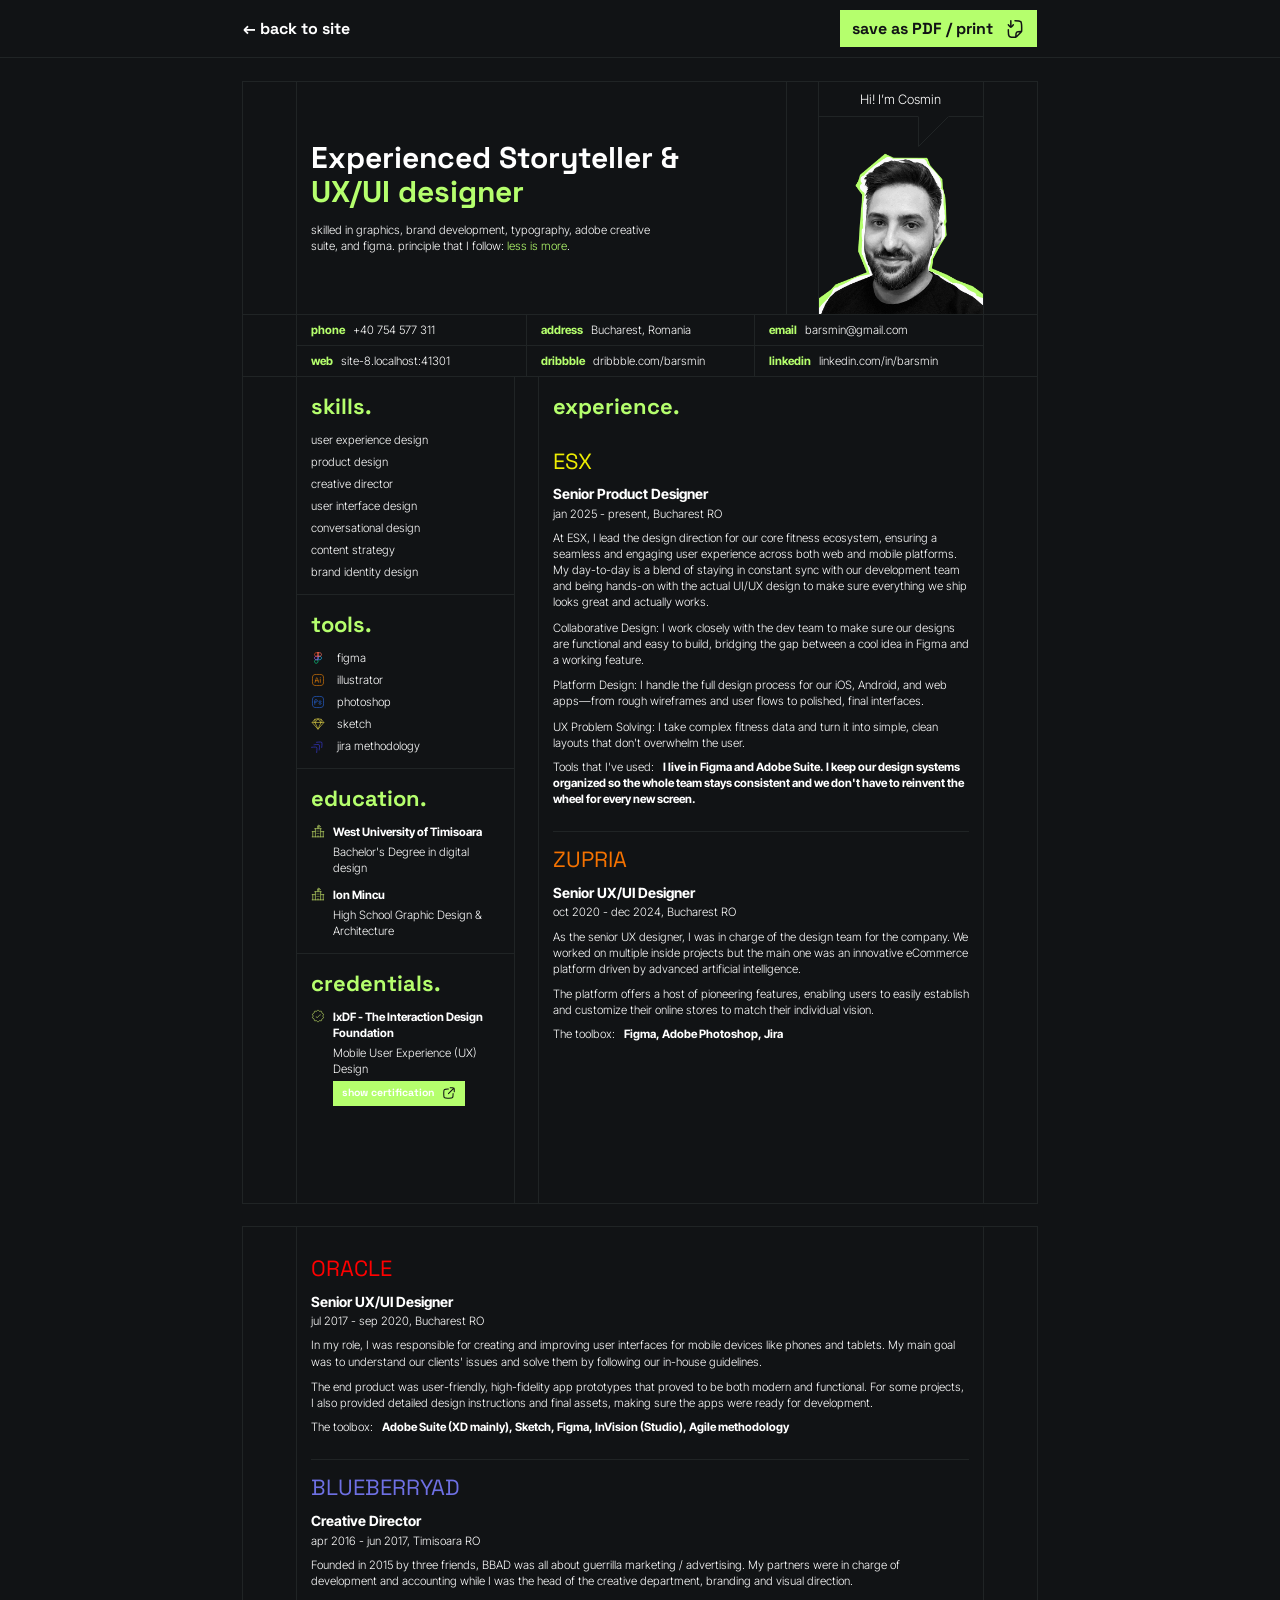
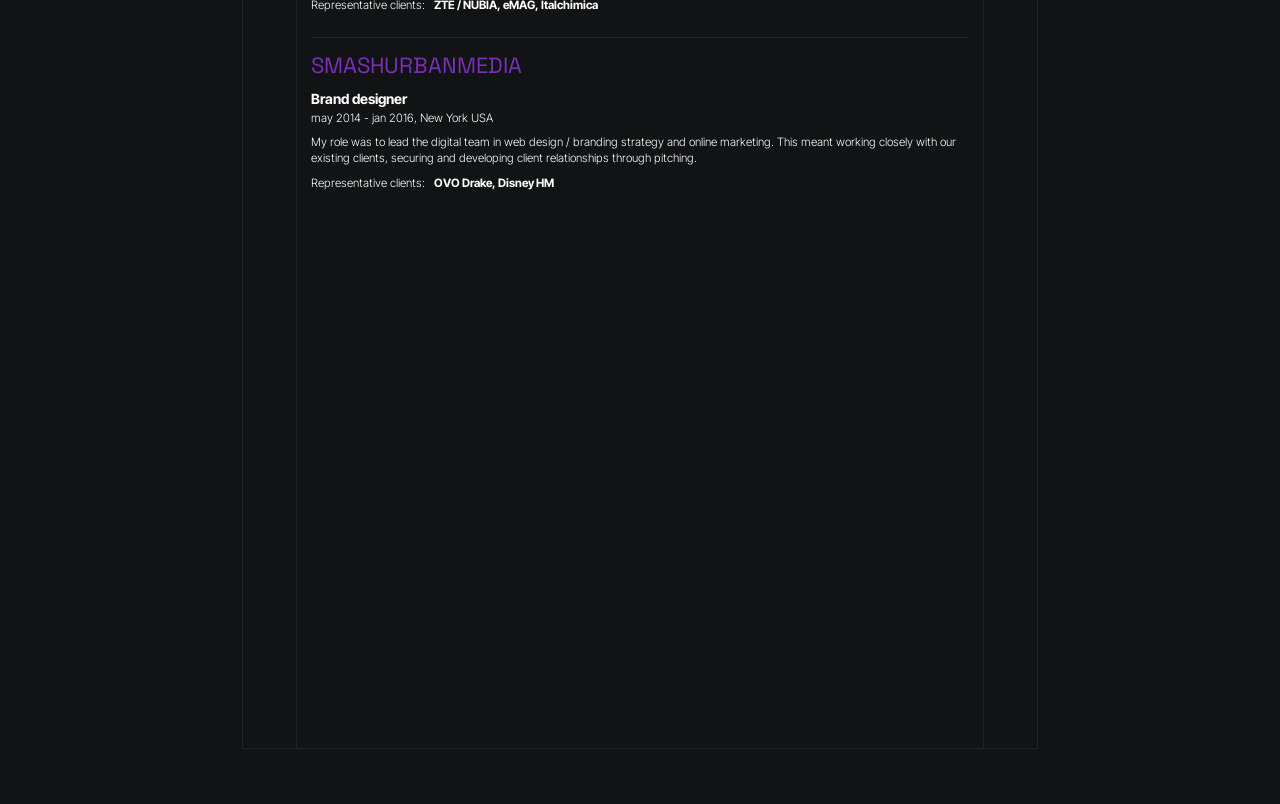
==== cv.html @ 0eedd9b7 "Add printable CV built from the site; real Dribbble/LinkedIn links; copy fixes - cv.html + js/cv.js " ====
<!DOCTYPE html>
<html lang="en" class="cv">
<head>
  <meta charset="utf-8">
  <meta name="viewport" content="width=device-width, initial-scale=1">

  <!-- The title becomes the default file name when the CV is saved as a PDF -->
  <title>Cosmin — CV</title>
  <meta name="description" content="Curriculum vitae of Cosmin (barsmin), senior product designer and UX/UI designer.">
  <meta name="robots" content="noindex">   <!-- keeps the phone number out of search results -->
  <meta name="theme-color" content="#111315">
  <meta name="color-scheme" content="dark">

  <link rel="icon" href="favicon.svg" type="image/svg+xml">
  <link rel="apple-touch-icon" href="apple-touch-icon.png">

  <link rel="preconnect" href="https://fonts.googleapis.com">
  <link rel="preconnect" href="https://fonts.gstatic.com" crossorigin>
  <link rel="stylesheet" href="https://fonts.googleapis.com/css2?family=Inter+Tight:wght@300;700&family=Space+Grotesk:wght@400;700&display=swap">

  <link rel="stylesheet" href="css/styles.css">
  <link rel="stylesheet" href="css/cv.css">
</head>

<body>
  <!-- Screen only: hidden when printing -->
  <div class="cv-bar">
    <a class="cv-bar__back" href="index.html">← back to site</a>
    <button class="btn" type="button" data-print>
      save as PDF / print
      <img src="assets/icons/download.svg" alt="" width="20" height="20">
    </button>
  </div>

  <!-- js/cv.js builds the CV pages here from the content of index.html -->
  <main id="sheets" class="cv-sheets">
    <p class="cv-message">Preparing your CV…</p>
    <noscript><p class="cv-message">The CV is built from the site with JavaScript. Please turn it on, or go <a href="index.html">back to the site</a>.</p></noscript>
  </main>

  <script src="js/cv.js" defer></script>
</body>
</html>
---- css/styles.css ----
/* ==========================================================================
   barsmin — portfolio
   --------------------------------------------------------------------------
   Layout system (taken from the Figma frames)
     Desktop  ≥ 1200px : 8 columns · 80px margins · 24px gutters (max 1440px)
     Tablet   900–1199 : 6 columns · up to 80px margins · 24px gutters
     Mobile   < 900px  : single stacked column on a 2-column grid
   ========================================================================== */


/* 1. Design tokens
   ========================================================================== */
:root {
  /* Colour — Figma "Color pallete" */
  --c-dark: #111315;          /* Main dark: page background          */
  --c-line: #202425;          /* Hairlines, active nav tab           */
  --c-accent: #161b1c;        /* Main accent: hover surfaces         */
  --c-lime: #b5ff6d;          /* Selective accent                    */
  --c-white: #ffffff;

  /* Employer colours used on the experience titles */
  --brand-esx: #eded02;
  --brand-zupria: #f57200;
  --brand-oracle: #ff0000;
  --brand-blueberryad: #6e70e3;
  --brand-smash: #7d2fb8;

  /* Type */
  --font-display: "Space Grotesk", "Helvetica Neue", Arial, sans-serif;
  --font-text: "Inter Tight", "Helvetica Neue", Arial, sans-serif;

  --fs-heading: 40px;
  --fs-company: 40px;
  --fs-role: 24px;
  --fs-body: 20px;
  --fs-btn: 16px;
  --lh: normal;               /* Figma uses "auto" line-height; raise to ~1.4 for easier reading */

  /* Grid */
  --cols: 8;
  --gutter: 24px;
  --margin: 80px;
  --max: 1440px;
  --pad: 24px;                /* inner padding of every bordered block */
  --ease: cubic-bezier(.2, .65, .2, 1);   /* soft landing, used by every animation */
}


/* 2. Base
   ========================================================================== */
*,
*::before,
*::after { box-sizing: border-box; }

html {
  background: var(--c-dark);
  scroll-behavior: smooth;
  -webkit-text-size-adjust: 100%;
          text-size-adjust: 100%;
}

body {
  margin: 0;
  background: var(--c-dark);
  color: var(--c-white);
  font-family: var(--font-text);
  font-size: var(--fs-body);
  font-weight: 300;
  line-height: var(--lh);
  overflow-x: clip;
  cursor: default;                              /* plain arrow everywhere, never the text cursor… */
  -webkit-font-smoothing: antialiased;
  -moz-osx-font-smoothing: grayscale;
}

h1, h2, h3, p, ul, figure { margin: 0; }
ul { padding: 0; list-style: none; }
a { color: inherit; text-decoration: none; cursor: pointer; }   /* …except on links and buttons: the hand */
img { display: block; max-width: 100%; }
strong { font-weight: 700; }

:focus-visible {
  outline: 2px solid var(--c-lime);
  outline-offset: 2px;
}

.accent { color: var(--c-lime); }

.visually-hidden {
  position: absolute;
  width: 1px;
  height: 1px;
  margin: -1px;
  overflow: hidden;
  clip-path: inset(50%);
  white-space: nowrap;
}

.skip-link {
  position: absolute;
  left: 16px;
  top: -100px;
  z-index: 2000;
  padding: 8px 12px;
  background: var(--c-lime);
  color: var(--c-dark);
  font: 700 var(--fs-btn) / var(--lh) var(--font-display);
}
.skip-link:focus { top: 16px; }


/* 3. Layout primitives
   ========================================================================== */
.container {
  width: 100%;
  max-width: var(--max);
  margin-inline: auto;
  padding-inline: var(--margin);
}

.grid {
  display: grid;
  grid-template-columns: repeat(var(--cols), minmax(0, 1fr));
  column-gap: var(--gutter);
}

/* Empty bordered column: the vertical guide lines from the design */
.col-line { border-inline: 1px solid var(--c-line); }


/* 4. Buttons
   ========================================================================== */
.btn {
  display: inline-flex;
  align-items: center;
  justify-content: center;
  gap: 12px;
  align-self: flex-start;
  max-width: 100%;
  padding: 8px 12px;
  background: var(--c-lime);
  color: var(--c-dark);
  font: 700 var(--fs-btn) / var(--lh) var(--font-display);
}
.btn img { flex: none; }


/* 5. Header
   ========================================================================== */
.site-header { height: 62px; }

.site-header .container {
  height: 100%;
  display: flex;
  align-items: center;
  justify-content: space-between;
}

.logo picture { display: block; }
.logo img { display: block; width: 88px; height: 20px; }

.nav { display: flex; gap: 24px; }

.nav a {
  padding: 8px 12px;
  background: var(--c-dark);
  font: 700 var(--fs-btn) / var(--lh) var(--font-display);
  transition: background-color .15s ease;
}
.nav a:hover { background: var(--c-accent); }
.nav a[aria-current="page"] { background: var(--c-line); }


/* 6. Hero
   ========================================================================== */
.hero { border-block: 1px solid var(--c-line); }

.hero__grid { min-height: 398px; }

.hero__text {
  grid-column: 1 / span 4;
  display: flex;
  flex-direction: column;
  justify-content: center;
  gap: 24px;
  padding-inline: var(--pad);
  border-inline: 1px solid var(--c-line);
}

.hero__title {
  font: 700 var(--fs-heading) / var(--lh) var(--font-display);
}
.hero__title > span { display: block; }

/* Typewriter line: main.js types and erases the phrases; the cursor blinks while idle */
.hero__title > .typed { display: grid; }       /* every phrase shares one grid cell, so the height never jumps */
.typed__live,
.typed__sizer { grid-area: 1 / 1; }
.typed__sizer { visibility: hidden; pointer-events: none; }   /* invisible copies that reserve the space */

.caret { animation: blink 1s steps(1) infinite; }
.caret.is-typing { animation: none; }          /* solid while writing or erasing */
@keyframes blink { 50% { opacity: 0; } }

.hero__col-a { grid-column: 5; }
.hero__col-b { grid-column: 8; }
.hero__col-c { grid-column: 6 / span 2; }     /* used by projects.html */

/* Profile card: "Hi! I'm Cosmin" speech bubble + photo */
.hero__card {
  grid-column: 6 / span 2;
  display: flex;
  flex-direction: column;
  justify-content: flex-end;
  border-inline: 1px solid var(--c-line);
}

.hero__hello {
  flex: 1;
  min-height: 62px;
  display: flex;
  align-items: center;
  justify-content: center;
  font-size: 20px;
}

/* The line under the bubble runs across the card, dips into a notch (down, then back up
   to the right) and carries on, exactly like the Figma vector. */
.hero__tail {
  position: relative;
  flex: none;
  height: 30px;
  background: linear-gradient(var(--c-line), var(--c-line)) right top / 34px 1px no-repeat;   /* line after the notch */
}
.hero__tail::before {                          /* line before the notch */
  content: "";
  position: absolute;
  top: 0;
  left: 0;
  right: 65px;
  height: 1px;
  background: var(--c-line);
}
.hero__tail::after {                           /* the notch itself */
  content: "";
  position: absolute;
  top: 0;
  right: 34px;
  width: 31px;
  height: 31px;
  background: url("../assets/icons/bubble-tail.svg") no-repeat;
}

.hero__photo {
  width: 100%;
  height: auto;                                /* let aspect-ratio drive the height, not the HTML attribute */
  aspect-ratio: 300 / 306;
  object-fit: cover;
  object-position: center bottom;
}


/* 7. Sidebar cards (skills, tools, education, credentials)
   ========================================================================== */
.sidebar {
  grid-column: 1 / span 2;
  display: flex;
  flex-direction: column;
}

.card {
  display: flex;
  flex-direction: column;
  gap: 24px;
  padding: var(--pad);
  border-inline: 1px solid var(--c-line);
  border-top: 1px solid var(--c-line);
}
.card:first-child { border-top: 0; }
.card:last-child { flex: 1; }                  /* keeps the column lines running to the bottom */

.heading {
  color: var(--c-lime);
  font: 700 var(--fs-heading) / var(--lh) var(--font-display);
}

.list { display: flex; flex-direction: column; gap: 16px; }

.list--tools li {
  display: flex;
  align-items: center;
  gap: 12px;
}
.list--tools img { flex: none; }
.list--tools span { white-space: nowrap; }
.list--skills span { display: inline-block; }   /* lets the hover slide work, like on the tools */

.list--items { gap: 24px; }

.item {
  display: flex;
  align-items: flex-start;
  gap: 12px;
}
.item > img { flex: none; }

.item__body {
  flex: 1;
  min-width: 0;
  display: flex;
  flex-direction: column;
  gap: 12px;
  overflow-wrap: break-word;
}
.item__title { font-weight: 700; }

/* A narrow sidebar (laptops < ~1350px) lets the button label wrap instead of overflowing */
.item .btn { text-align: left; }

.spacer { grid-column: 3 / span 2; }


/* 8. Experience
   ========================================================================== */
.experience {
  --job-pad: 12px;                /* resting space above and below a job's text */
  --job-open: 36px;               /* extra space the hovered job gets on each side (see 12b) */
  --jobs: 5;                      /* number of jobs; main.js keeps this in sync */
  grid-column: 5 / span 4;
  display: flex;
  flex-direction: column;
  gap: 24px;
  padding: var(--pad);
  border-inline: 1px solid var(--c-line);
}

.job {
  display: flex;
  flex-direction: column;
  gap: 24px;
  padding-block: var(--job-pad);
  border-top: 1px solid var(--c-line);
}
.job:first-of-type { border-top: 0; }           /* the lines separate the jobs; none above the first */

.job__company {
  font: 400 var(--fs-company) / var(--lh) var(--font-display);
  overflow-wrap: anywhere;
}
.job--esx .job__company        { color: var(--brand-esx); }
.job--zupria .job__company     { color: var(--brand-zupria); }
.job--oracle .job__company     { color: var(--brand-oracle); }
.job--blueberryad .job__company{ color: var(--brand-blueberryad); }
.job--smash .job__company      { color: var(--brand-smash); }

.job__head { display: flex; flex-direction: column; gap: 6px; }
.job__role { font-size: var(--fs-role); font-weight: 700; }

.job__body { display: flex; flex-direction: column; gap: 12px; }
.job__text { display: grid; gap: 1.2em; }      /* one blank line between paragraphs, as in the design */

.label { margin-inline-end: .5em; }


/* 9. Call to action + social row
   ========================================================================== */
.cta { border-block: 1px solid var(--c-line); }

.cta__grid { min-height: 398px; }

.cta__text {
  grid-column: 1 / span 4;
  display: flex;
  flex-direction: column;
  justify-content: center;
  gap: 24px;
  padding-inline: var(--pad);
  border-inline: 1px solid var(--c-line);
}

.cta__title { font: 700 var(--fs-heading) / var(--lh) var(--font-display); }

.social {
  grid-column: 5 / span 4;
  display: grid;
  grid-template-columns: repeat(4, minmax(0, 1fr));
  column-gap: var(--gutter);
}
.social li { display: flex; }

.social a {
  flex: 1;
  display: flex;
  flex-direction: column;
  align-items: center;
  justify-content: center;
  gap: 10px;
  border-inline: 1px solid var(--c-line);
  transition: background-color .15s ease;
}
.social a:not(.social__top):hover { background: var(--c-accent); }   /* back to top keeps its lime */
.social img { flex: none; }

.social .social__top {
  background: var(--c-lime);
  color: var(--c-dark);
  font: 700 var(--fs-btn) / var(--lh) var(--font-display);
  text-align: center;
}
.social__top span { white-space: nowrap; }


/* 10. Footer
   ========================================================================== */
.site-footer {
  height: 62px;
  display: flex;
  align-items: center;
  justify-content: center;
  padding-inline: 16px;
  text-align: center;
}


/* 11. Tablet — 6 columns
   ========================================================================== */
@media (max-width: 1199px) {
  :root {
    --cols: 6;
    --margin: clamp(48px, 7.2vw, 80px);
  }

  .hero__col-a,
  .hero__col-b,
  .hero__col-c,
  .spacer { display: none; }

  .hero__card   { grid-column: 5 / span 2; }
  .experience   { grid-column: 3 / span 4; }
  .cta__text    { grid-column: 1 / span 2; }
  .social       { grid-column: 3 / span 4; }
}


/* 12. Mobile — stacked, on a 2-column grid
   ========================================================================== */
@media (max-width: 899px) {
  :root {
    --cols: 2;
    --margin: clamp(24px, calc((100% - 302px) / 2), 80px);   /* 45.5px on a 393px phone */
    --fs-company: 36px;
    --fs-role: 20px;
    --fs-body: 16px;
    --fs-btn: 14px;
  }

  /* Keep the stacked column readable on large phones / portrait tablets */
  .container { max-width: calc(480px + 2 * var(--margin)); }

  /* Every block spans the full (2-column) width */
  .hero__grid > *,
  .main-grid > *,
  .cta__grid > * { grid-column: 1 / -1; }

  .hero__col-a,
  .hero__col-b,
  .hero__col-c,
  .spacer { display: none; }

  /* Header */
  .site-header { height: 48px; border-bottom: 1px solid var(--c-line); }
  .logo img { width: 26px; height: 19.32px; }       /* the small "ba" mark (logo-mobile.svg), as in the phone design */
  .nav { gap: 12px; }
  .nav a { padding: 4px 6px; }

  /* Hero: photo first, then the text */
  .hero { border-block: 0; }
  .hero__grid { min-height: 0; }
  .hero__card { order: -1; min-height: 398px; }
  .hero__text {
    min-height: 398px;
    padding-inline: 0;
    border-inline: 0;
  }

  /* CTA */
  .cta { border-block: 0; }
  .cta__grid { min-height: 0; }
  .cta__text {
    min-height: 398px;
    padding-inline: 0;
    border-inline: 0;
  }

  .social {
    height: 138px;
    column-gap: 12px;
  }
  .social__top span { white-space: normal; }

  /* Experience: no box on the phone — the text sits on the page margin, like the hero and call-to-action */
  .experience {
    padding-inline: 0;
    border-inline: 0;
  }

  /* Full-bleed horizontal rules between the stacked sections */
  .hero__text,
  .sidebar,
  .experience,
  .cta__text,
  .social { position: relative; }

  .hero__text::before,
  .sidebar::before,
  .experience::before,
  .cta__text::before,
  .social::before,
  .social::after {
    content: "";
    position: absolute;
    top: 0;
    left: 50%;
    width: 100vw;
    height: 1px;
    background: var(--c-line);
    transform: translateX(-50%);
    pointer-events: none;
  }
  .social::after { top: auto; bottom: 0; }

  .site-footer { height: 48px; }
}

@media (max-width: 359px) {                    /* very small phones: keep the nav on one line */
  .nav { gap: 6px; }
  .nav a { padding-inline: 4px; font-size: 13px; }
}


/* 12b. Motion — hover effects and scroll reveal
   ========================================================================== */

/* Skills and tools: the name slides a little to the right */
.list--tools span,
.list--skills span { transition: transform .25s var(--ease); }

/* Experience: the hovered block opens up 36px above and below its text (no colour change) and the
   other blocks close in by the same total, so the section keeps its height and nothing below it
   (call to action, footer) ever moves.

   How it stays exact: every job has an "openness" (--o1 … --o8, 0 = resting, 1 = fully open) that
   eases on its own. A job's padding is   rest + open × (its openness − the others' openness shared out),
   and those terms add up to zero across all jobs at every single frame — even while two blocks are
   mid-way through opening and closing. (Room for up to 8 jobs; more would simply not animate.)
   overflow-anchor stops the browser from scrolling the page to compensate. */
@property --o1 { syntax: "<number>"; inherits: true; initial-value: 0; }
@property --o2 { syntax: "<number>"; inherits: true; initial-value: 0; }
@property --o3 { syntax: "<number>"; inherits: true; initial-value: 0; }
@property --o4 { syntax: "<number>"; inherits: true; initial-value: 0; }
@property --o5 { syntax: "<number>"; inherits: true; initial-value: 0; }
@property --o6 { syntax: "<number>"; inherits: true; initial-value: 0; }
@property --o7 { syntax: "<number>"; inherits: true; initial-value: 0; }
@property --o8 { syntax: "<number>"; inherits: true; initial-value: 0; }

.experience {
  overflow-anchor: none;
  --sum: calc(                    /* how open everything is, all together */
    var(--o1) + var(--o2) + var(--o3) + var(--o4) + var(--o5) + var(--o6) + var(--o7) + var(--o8)
  );
  --div: max(1, var(--sum));      /* only matters if a fast flick leaves several blocks mid-way */
  transition:
    --o1 .4s var(--ease),
    --o2 .4s var(--ease),
    --o3 .4s var(--ease),
    --o4 .4s var(--ease),
    --o5 .4s var(--ease),
    --o6 .4s var(--ease),
    --o7 .4s var(--ease),
    --o8 .4s var(--ease);
}
.job:nth-of-type(1) { --o: var(--o1); }
.job:nth-of-type(2) { --o: var(--o2); }
.job:nth-of-type(3) { --o: var(--o3); }
.job:nth-of-type(4) { --o: var(--o4); }
.job:nth-of-type(5) { --o: var(--o5); }
.job:nth-of-type(6) { --o: var(--o6); }
.job:nth-of-type(7) { --o: var(--o7); }
.job:nth-of-type(8) { --o: var(--o8); }

.job {
  padding-block: calc(
    var(--job-pad) + var(--job-open) / var(--div) * (var(--o, 0) - (var(--sum) - var(--o, 0)) / (var(--jobs) - 1))
  );
}

/* Buttons: the icon eases a few pixels closer to the label.
   Back to top: the arrow lifts. (No colour change on any of them.) */
.btn img { transition: transform .25s var(--ease); }
.btn:focus-visible img { transform: translateX(-4px); }
.social__top img { transition: transform .3s var(--ease); }
.social__top:focus-visible img { transform: translateY(-6px); }

/* Hover effects only on devices that can hover (a tap on a phone would leave them "stuck") */
@media (hover: hover) and (pointer: fine) {
  .list--tools li:hover span,
  .list--skills li:hover span { transform: translateX(8px); }

  .experience:has(.job:nth-of-type(1):hover) { --o1: 1; }
  .experience:has(.job:nth-of-type(2):hover) { --o2: 1; }
  .experience:has(.job:nth-of-type(3):hover) { --o3: 1; }
  .experience:has(.job:nth-of-type(4):hover) { --o4: 1; }
  .experience:has(.job:nth-of-type(5):hover) { --o5: 1; }
  .experience:has(.job:nth-of-type(6):hover) { --o6: 1; }
  .experience:has(.job:nth-of-type(7):hover) { --o7: 1; }
  .experience:has(.job:nth-of-type(8):hover) { --o8: 1; }

  .btn:hover img { transform: translateX(-4px); }
  .social__top:hover img { transform: translateY(-6px); }
}

/* Scroll reveal: blocks rise in softly as they enter the screen.
   Groups are marked with data-reveal-group in the HTML; each direct child is a block.
   Hidden only when scripts run and motion is welcome, so nothing is ever lost. */
[data-reveal-group]                     { --step: 80ms; }                      /* delay between neighbouring blocks */
.experience[data-reveal-group]          { --step: 0ms; }                       /* long blocks: no stagger */
[data-reveal-group] > :nth-child(2)     { --reveal-delay: var(--step); }
[data-reveal-group] > :nth-child(3)     { --reveal-delay: calc(var(--step) * 2); }
[data-reveal-group] > :nth-child(4)     { --reveal-delay: calc(var(--step) * 3); }
[data-reveal-group] > :nth-child(n+5)   { --reveal-delay: calc(var(--step) * 4); }

@media (prefers-reduced-motion: no-preference) {
  .js [data-reveal-group] > :not(.is-visible) { opacity: 0; transform: translateY(18px); }
  .js [data-reveal-group] > .is-visible       { animation: reveal .7s var(--ease) var(--reveal-delay, 0ms) backwards; }
}
@keyframes reveal { from { opacity: 0; transform: translateY(18px); } }


/* 13. Accessibility — reduced motion
   ========================================================================== */
@media (prefers-reduced-motion: reduce) {
  html { scroll-behavior: auto; }
  .caret { animation: none; }
  .nav a, .social a, .btn img, .social__top img, .list--tools span, .list--skills span, .experience { transition: none; }
}
---- css/cv.css ----
/* ==========================================================================
   barsmin — CV (cv.html)
   The look comes from styles.css (colours, fonts, the card / list / job styles).
   Here: A4 pages, a smaller type scale, and the print rules.
   Only the classes with a "cv-" prefix are new; the site's responsive rules are
   deliberately not reused, because a printed A4 page is narrower than 900px.
   ========================================================================== */

@page { size: A4; margin: 0; }

/* Print the dark background and colours exactly as on screen */
* {
  -webkit-print-color-adjust: exact;
          print-color-adjust: exact;
}

html.cv { background: #0b0d0e; }               /* the surround on screen; the pages themselves are the site's dark */


/* Screen: toolbar + pages
   ========================================================================== */
.cv-bar {
  position: sticky;
  top: 0;
  z-index: 10;
  display: flex;
  align-items: center;
  justify-content: space-between;
  gap: 16px;
  padding: 10px max(16px, calc((100% - 210mm) / 2));
  background: var(--c-dark);
  border-bottom: 1px solid var(--c-line);
}
.cv-bar__back { font: 700 var(--fs-btn) / var(--lh) var(--font-display); }
.cv-bar__back:hover { text-decoration: underline; text-underline-offset: 4px; }
.cv-bar .btn { cursor: pointer; border: 0; }

.cv-sheets {
  --fit: 1;                                    /* set by cv.js so the pages fit narrow screens */
  zoom: var(--fit);
  display: flex;
  flex-direction: column;
  align-items: center;
  gap: 24px;
  padding: 24px 12px 56px;
}

.cv-message {
  max-width: 40ch;
  margin-block: 80px;
  text-align: center;
}
.cv-message a { text-decoration: underline; text-underline-offset: 3px; }


/* A4 page — everything inside is sized in px at the CV scale
   ========================================================================== */
.sheet {
  --fs-title: 30px;
  --fs-heading: 22px;
  --fs-company: 22px;
  --fs-role: 14px;
  --fs-body: 11.5px;
  --fs-btn: 10.5px;
  --lh: 1.4;
  --pad: 14px;

  flex: none;
  display: flex;
  flex-direction: column;
  width: 210mm;
  height: 296.6mm;                             /* a hair under 297mm so a page never spills into a blank one */
  overflow: hidden;
  background: var(--c-dark);
  color: var(--c-white);
  font: 300 var(--fs-body) / var(--lh) var(--font-text);
  box-shadow: 0 0 0 1px var(--c-line);
  break-after: page;
  break-inside: avoid;
}
.sheet:last-of-type { break-after: auto; }
.sheet a { color: inherit; }


/* Intro: title, lead and the photo card with its speech bubble */
.cv-head {
  display: grid;
  grid-template-columns: minmax(0, 1fr) 44mm;
  column-gap: 8mm;
  padding-inline: 14mm;
  border-bottom: 1px solid var(--c-line);
}

.cv-intro {
  display: flex;
  flex-direction: column;
  justify-content: center;
  gap: 14px;
  padding: 18px var(--pad);
  border-inline: 1px solid var(--c-line);
}
.cv-title { font: 700 var(--fs-title) / 1.12 var(--font-display); }
.cv-title span { display: block; }
.cv-lead { max-width: 52ch; }

.cv-photo {
  display: flex;
  flex-direction: column;
  justify-content: flex-end;
  margin: 0;
  border-inline: 1px solid var(--c-line);
}
.cv-photo__hello {
  flex: 1;
  min-height: 34px;
  display: grid;
  place-items: center;
  font-size: 13px;
}
.cv-photo__tail {                              /* same notched line as the speech bubble on the site */
  position: relative;
  flex: none;
  height: 30px;
  background: linear-gradient(var(--c-line), var(--c-line)) right top / 34px 1px no-repeat;
}
.cv-photo__tail::before {
  content: "";
  position: absolute;
  top: 0;
  left: 0;
  right: 65px;
  height: 1px;
  background: var(--c-line);
}
.cv-photo__tail::after {
  content: "";
  position: absolute;
  top: 0;
  right: 34px;
  width: 31px;
  height: 31px;
  background: url("../assets/icons/bubble-tail.svg") no-repeat;
}
.cv-photo img {
  width: 100%;
  height: auto;
  aspect-ratio: 300 / 306;
  object-fit: cover;
  object-position: center bottom;
}


/* Contact strip */
.cv-contact {
  padding-inline: 14mm;
  border-bottom: 1px solid var(--c-line);
}
.cv-contact ul {
  display: grid;
  grid-template-columns: repeat(3, minmax(0, 1fr));
  border-inline: 1px solid var(--c-line);
}
.cv-contact li {
  display: flex;
  align-items: baseline;
  gap: 8px;
  min-width: 0;
  padding: 7px var(--pad);
}
.cv-contact li:nth-child(3n + 2),
.cv-contact li:nth-child(3n + 3) { border-left: 1px solid var(--c-line); }
.cv-contact li:nth-child(n + 4) { border-top: 1px solid var(--c-line); }
.cv-contact__label { flex: none; color: var(--c-lime); font-weight: 700; }
.cv-contact a,
.cv-contact li > span:last-child { overflow-wrap: anywhere; }


/* Columns: the left one (page 1 only) and the experience */
.cv-cols {
  flex: 1 1 0;
  min-height: 0;
  display: grid;
  grid-template-columns: 58mm minmax(0, 1fr);
  column-gap: 6mm;
  padding-inline: 14mm;
  overflow: hidden;
}

.cv-cols--wide { grid-template-columns: minmax(0, 1fr); }   /* pages 2+: no left column, the experience takes the full width */

.cv-side {
  display: flex;
  flex-direction: column;
}
.cv-side .card { gap: 10px; }

.cv-main {
  display: flex;
  flex-direction: column;
  gap: 12px;
  padding: var(--pad) var(--pad) 0;
  border-inline: 1px solid var(--c-line);
}

/* Tighter spacing than the website, and smaller icons */
.sheet .list { gap: 6px; }
.sheet .list--items { gap: 10px; }
.sheet .item { gap: 8px; }
.sheet .item__body { gap: 4px; }
.sheet .list img { width: 14px; height: 14px; }
.sheet .btn { gap: 8px; padding: 5px 9px; }
.sheet .btn img { width: 14px; height: 14px; }

.sheet .job {
  gap: 8px;
  padding-block: 12px;                         /* the site's hover maths isn't used here */
}
.sheet .job__head { gap: 2px; }
.sheet .job__body { gap: 8px; }
.sheet .job__text { gap: .8em; }

/* No hover motion in the CV */
.sheet .list--tools span { transform: none; transition: none; }
.sheet .btn img { transition: none; transform: none; }


/* Narrow screens: the pages are shrunk to fit (see --fit), so only the bar needs a tweak */
@media screen and (max-width: 520px) {
  .cv-bar { padding-inline: 12px; }
  .cv-bar .btn { padding-inline: 10px; }
}


/* Print: just the pages, edge to edge, one per sheet of paper
   ========================================================================== */
@media print {
  html.cv { background: var(--c-dark); }
  .cv-bar { display: none; }
  .cv-sheets {
    zoom: 1;
    display: block;
    padding: 0;
  }
  .sheet { box-shadow: none; }
}
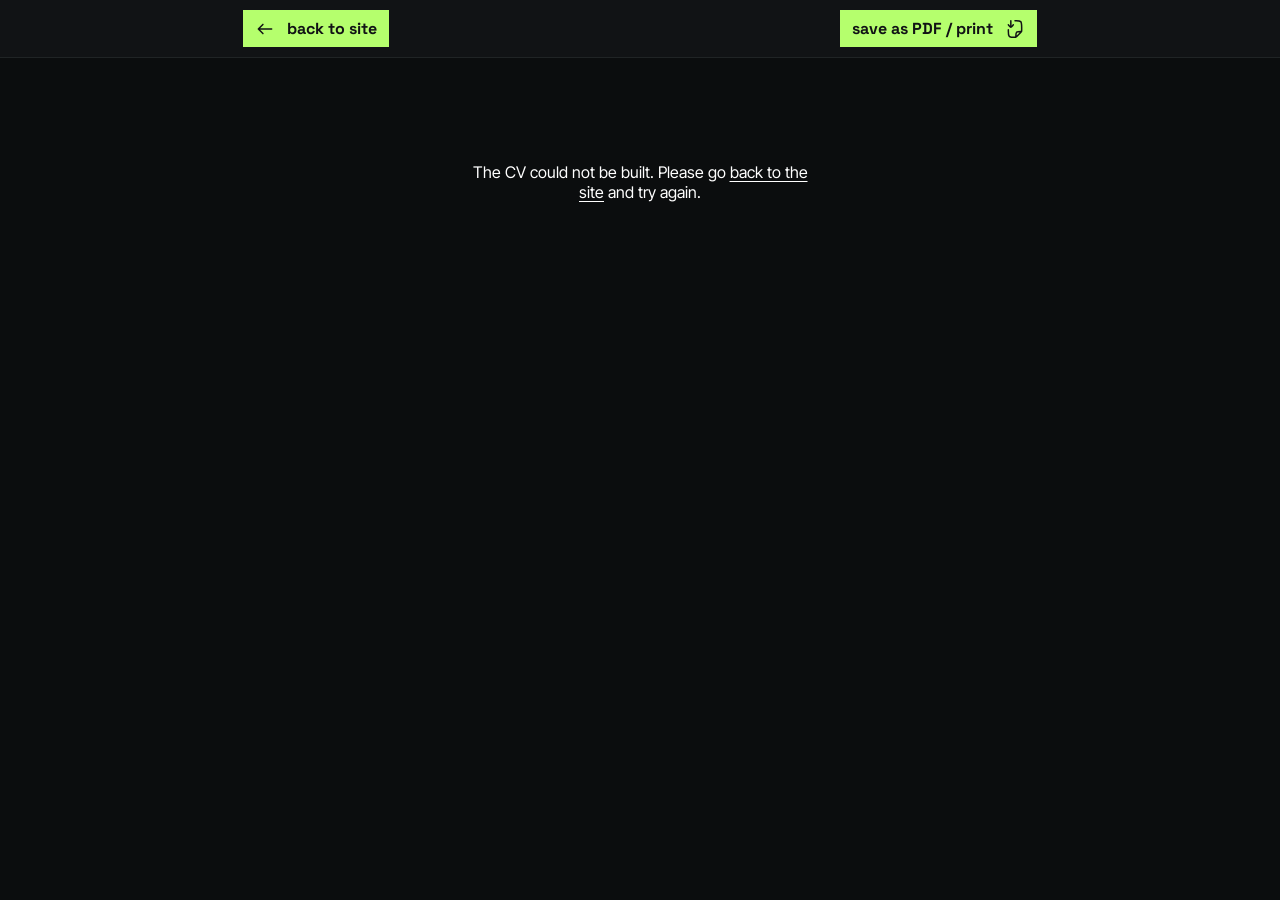
==== commit f6459edb: "CV: one white A4 page that scales to any paper; no certification button; normal back button - cv.css" ====
--- a/cv.html
+++ b/cv.html
@@ -9,30 +9,31 @@
   <meta name="description" content="Curriculum vitae of Cosmin (barsmin), senior product designer and UX/UI designer.">
   <meta name="robots" content="noindex">   <!-- keeps the phone number out of search results -->
   <meta name="theme-color" content="#111315">
-  <meta name="color-scheme" content="dark">
 
   <link rel="icon" href="favicon.svg" type="image/svg+xml">
   <link rel="apple-touch-icon" href="apple-touch-icon.png">
 
   <link rel="preconnect" href="https://fonts.googleapis.com">
   <link rel="preconnect" href="https://fonts.gstatic.com" crossorigin>
-  <link rel="stylesheet" href="https://fonts.googleapis.com/css2?family=Inter+Tight:wght@300;700&family=Space+Grotesk:wght@400;700&display=swap">
+  <link rel="stylesheet" href="https://fonts.googleapis.com/css2?family=Inter+Tight:wght@400;700&family=Space+Grotesk:wght@400;700&display=swap">
 
-  <link rel="stylesheet" href="css/styles.css">
   <link rel="stylesheet" href="css/cv.css">
 </head>
 
 <body>
   <!-- Screen only: hidden when printing -->
   <div class="cv-bar">
-    <a class="cv-bar__back" href="index.html">← back to site</a>
+    <a class="btn btn--back" href="index.html">
+      <img src="assets/icons/arrow-left.svg" alt="" width="20" height="20">
+      back to site
+    </a>
     <button class="btn" type="button" data-print>
       save as PDF / print
       <img src="assets/icons/download.svg" alt="" width="20" height="20">
     </button>
   </div>
 
-  <!-- js/cv.js builds the CV pages here from the content of index.html -->
+  <!-- js/cv.js builds the CV page here from the content of index.html -->
   <main id="sheets" class="cv-sheets">
     <p class="cv-message">Preparing your CV…</p>
     <noscript><p class="cv-message">The CV is built from the site with JavaScript. Please turn it on, or go <a href="index.html">back to the site</a>.</p></noscript>
--- a/css/cv.css
+++ b/css/cv.css
@@ -1,23 +1,85 @@
 /* ==========================================================================
    barsmin — CV (cv.html)
-   The look comes from styles.css (colours, fonts, the card / list / job styles).
-   Here: A4 pages, a smaller type scale, and the print rules.
-   Only the classes with a "cv-" prefix are new; the site's responsive rules are
-   deliberately not reused, because a printed A4 page is narrower than 900px.
-   ========================================================================== */
+   --------------------------------------------------------------------------
+   A white, ink-friendly version of the site's look: same fonts, same grid
+   lines, same lime accent (darkened so it reads on paper).
+
+   The page is one A4 sheet that sizes itself from its own width, so it keeps
+   its proportions on a phone screen and on any paper size or margin a browser
+   decides to print with:
+     --u  = 1/794 of the sheet width (one "pixel" of an A4 page at 96 dpi)
+     --k  = text and spacing scale of the columns, set by js/cv.js so that
+            everything fits on the page (1 = the nominal sizes below)
+   ========================================================================== */
+
+:root {
+  --c-dark: #111315;
+  --c-line: #202425;
+  --c-lime: #b5ff6d;
+  --font-display: "Space Grotesk", "Helvetica Neue", Arial, sans-serif;
+  --font-text: "Inter Tight", "Helvetica Neue", Arial, sans-serif;
+  --ease: cubic-bezier(.2, .65, .2, 1);
+}
 
 @page { size: A4; margin: 0; }
 
-/* Print the dark background and colours exactly as on screen */
-* {
+*,
+*::before,
+*::after {
+  box-sizing: border-box;
   -webkit-print-color-adjust: exact;
           print-color-adjust: exact;
 }
 
-html.cv { background: #0b0d0e; }               /* the surround on screen; the pages themselves are the site's dark */
-
-
-/* Screen: toolbar + pages
+html.cv {
+  background: #0b0d0e;
+  -webkit-text-size-adjust: 100%;
+          text-size-adjust: 100%;
+}
+body {
+  margin: 0;
+  background: #0b0d0e;
+  color: #fff;
+  font-family: var(--font-text);
+  cursor: default;                              /* a plain arrow everywhere… */
+  -webkit-font-smoothing: antialiased;
+  -moz-osx-font-smoothing: grayscale;
+}
+h1, h2, h3, p, ul, figure { margin: 0; }
+ul { padding: 0; list-style: none; }
+a { color: inherit; text-decoration: none; cursor: pointer; }   /* …and the hand on links and buttons */
+img { display: block; max-width: 100%; }
+strong { font-weight: 700; }
+
+
+/* Buttons — the same as on the site: lime, label + icon, the icon eases 4px closer to the label
+   ========================================================================== */
+.btn {
+  display: inline-flex;
+  align-items: center;
+  justify-content: center;
+  gap: 12px;
+  padding: 8px 12px;
+  border: 0;
+  background: var(--c-lime);
+  color: var(--c-dark);
+  font: 700 16px / normal var(--font-display);
+  cursor: pointer;
+}
+.btn img { flex: none; transition: transform .25s var(--ease); }
+.btn:focus-visible img { transform: translateX(-4px); }
+.btn--back:focus-visible img { transform: translateX(4px); }
+
+@media (hover: hover) and (pointer: fine) {
+  .btn:hover img { transform: translateX(-4px); }
+  .btn--back:hover img { transform: translateX(4px); }
+}
+@media (prefers-reduced-motion: reduce) {
+  .btn img { transition: none; }
+}
+
+
+/* Screen: toolbar + the page
    ========================================================================== */
 .cv-bar {
   position: sticky;
@@ -31,13 +93,8 @@
   background: var(--c-dark);
   border-bottom: 1px solid var(--c-line);
 }
-.cv-bar__back { font: 700 var(--fs-btn) / var(--lh) var(--font-display); }
-.cv-bar__back:hover { text-decoration: underline; text-underline-offset: 4px; }
-.cv-bar .btn { cursor: pointer; border: 0; }
 
 .cv-sheets {
-  --fit: 1;                                    /* set by cv.js so the pages fit narrow screens */
-  zoom: var(--fit);
   display: flex;
   flex-direction: column;
   align-items: center;
@@ -52,194 +109,230 @@
 }
 .cv-message a { text-decoration: underline; text-underline-offset: 3px; }
 
-
-/* A4 page — everything inside is sized in px at the CV scale
+@media screen and (max-width: 520px) {
+  .cv-bar { padding-inline: 12px; }
+  .cv-bar .btn { gap: 8px; padding: 8px 10px; font-size: 14px; }
+}
+
+
+/* The sheet: A4, sized from its own width
    ========================================================================== */
 .sheet {
-  --fs-title: 30px;
-  --fs-heading: 22px;
-  --fs-company: 22px;
-  --fs-role: 14px;
-  --fs-body: 11.5px;
-  --fs-btn: 10.5px;
-  --lh: 1.4;
-  --pad: 14px;
-
+  position: relative;
   flex: none;
-  display: flex;
-  flex-direction: column;
-  width: 210mm;
-  height: 296.6mm;                             /* a hair under 297mm so a page never spills into a blank one */
+  container-type: inline-size;                  /* lets everything inside be sized in cqw */
+  width: min(210mm, 100%);
+  aspect-ratio: 210 / 296.6;                    /* a hair under 297mm so a page never spills into a blank one */
   overflow: hidden;
-  background: var(--c-dark);
-  color: var(--c-white);
-  font: 300 var(--fs-body) / var(--lh) var(--font-text);
+  background: #fff;
   box-shadow: 0 0 0 1px var(--c-line);
   break-after: page;
   break-inside: avoid;
 }
 .sheet:last-of-type { break-after: auto; }
+
+.sheet__page {
+  --u: calc(100cqw / 794);
+  --k: 1;
+  --v: calc(var(--u) * var(--k));
+  --edge: calc(44 * var(--u));                  /* the outer vertical lines */
+
+  --ink: #111315;
+  --muted: #4b5257;
+  --line: rgba(17, 19, 21, .2);
+  --accent: #3d7a00;                            /* the site's lime, darkened for paper */
+
+  position: absolute;
+  inset: 0;
+  display: flex;
+  flex-direction: column;
+  color: var(--ink);
+  font: 400 calc(10.5 * var(--v)) / 1.38 var(--font-text);
+  -webkit-text-size-adjust: none;
+          text-size-adjust: none;
+}
 .sheet a { color: inherit; }
-
-
-/* Intro: title, lead and the photo card with its speech bubble */
+.accent { color: var(--accent); }
+
+
+/* Intro: title, lead and the photo with its speech bubble */
 .cv-head {
   display: grid;
-  grid-template-columns: minmax(0, 1fr) 44mm;
-  column-gap: 8mm;
-  padding-inline: 14mm;
-  border-bottom: 1px solid var(--c-line);
+  grid-template-columns: minmax(0, 1fr) calc(124 * var(--u));
+  column-gap: calc(22 * var(--u));
+  padding-inline: var(--edge);
+  border-bottom: 1px solid var(--line);
 }
 
 .cv-intro {
   display: flex;
   flex-direction: column;
   justify-content: center;
-  gap: 14px;
-  padding: 18px var(--pad);
-  border-inline: 1px solid var(--c-line);
-}
-.cv-title { font: 700 var(--fs-title) / 1.12 var(--font-display); }
+  gap: calc(10 * var(--u));
+  padding: calc(14 * var(--u)) calc(16 * var(--u));
+  border-inline: 1px solid var(--line);
+}
+.cv-title { font: 700 calc(27 * var(--u)) / 1.1 var(--font-display); }
 .cv-title span { display: block; }
-.cv-lead { max-width: 52ch; }
+.cv-lead { max-width: 56ch; font-size: calc(10.5 * var(--u)); }
 
 .cv-photo {
   display: flex;
   flex-direction: column;
   justify-content: flex-end;
-  margin: 0;
-  border-inline: 1px solid var(--c-line);
+  border-inline: 1px solid var(--line);
 }
 .cv-photo__hello {
   flex: 1;
-  min-height: 34px;
+  min-height: calc(22 * var(--u));
   display: grid;
   place-items: center;
-  font-size: 13px;
-}
-.cv-photo__tail {                              /* same notched line as the speech bubble on the site */
+  font-size: calc(11 * var(--u));
+}
+.cv-photo__tail {                               /* the line under the bubble, with its notch — as on the site */
   position: relative;
   flex: none;
-  height: 30px;
-  background: linear-gradient(var(--c-line), var(--c-line)) right top / 34px 1px no-repeat;
+  height: calc(17 * var(--u));
+  background: linear-gradient(var(--line), var(--line)) right top / calc(19 * var(--u)) 1px no-repeat;
 }
 .cv-photo__tail::before {
   content: "";
   position: absolute;
   top: 0;
   left: 0;
-  right: 65px;
+  right: calc(36 * var(--u));
   height: 1px;
-  background: var(--c-line);
+  background: var(--line);
 }
 .cv-photo__tail::after {
   content: "";
   position: absolute;
   top: 0;
-  right: 34px;
-  width: 31px;
-  height: 31px;
-  background: url("../assets/icons/bubble-tail.svg") no-repeat;
+  right: calc(19 * var(--u));
+  width: calc(17 * var(--u));
+  height: calc(17 * var(--u));
+  background:
+    linear-gradient(var(--line), var(--line)) left top / 1px 100% no-repeat,
+    linear-gradient(to bottom right, transparent calc(50% - .6px), var(--line) calc(50% - .6px), var(--line) calc(50% + .6px), transparent calc(50% + .6px));
 }
 .cv-photo img {
   width: 100%;
   height: auto;
-  aspect-ratio: 300 / 306;
+  aspect-ratio: 300 / 262;
   object-fit: cover;
-  object-position: center bottom;
+  object-position: center top;
 }
 
 
 /* Contact strip */
 .cv-contact {
-  padding-inline: 14mm;
-  border-bottom: 1px solid var(--c-line);
+  padding-inline: var(--edge);
+  border-bottom: 1px solid var(--line);
 }
 .cv-contact ul {
   display: grid;
   grid-template-columns: repeat(3, minmax(0, 1fr));
-  border-inline: 1px solid var(--c-line);
+  border-inline: 1px solid var(--line);
 }
 .cv-contact li {
   display: flex;
   align-items: baseline;
-  gap: 8px;
+  gap: calc(7 * var(--u));
   min-width: 0;
-  padding: 7px var(--pad);
+  padding: calc(6 * var(--u)) calc(14 * var(--u));
+  font-size: calc(10 * var(--u));
 }
 .cv-contact li:nth-child(3n + 2),
-.cv-contact li:nth-child(3n + 3) { border-left: 1px solid var(--c-line); }
-.cv-contact li:nth-child(n + 4) { border-top: 1px solid var(--c-line); }
-.cv-contact__label { flex: none; color: var(--c-lime); font-weight: 700; }
+.cv-contact li:nth-child(3n + 3) { border-left: 1px solid var(--line); }
+.cv-contact li:nth-child(n + 4) { border-top: 1px solid var(--line); }
+.cv-contact__label { flex: none; color: var(--accent); font-weight: 700; }
 .cv-contact a,
 .cv-contact li > span:last-child { overflow-wrap: anywhere; }
 
 
-/* Columns: the left one (page 1 only) and the experience */
+/* Columns: skills / tools / education / credentials, and the experience */
 .cv-cols {
   flex: 1 1 0;
   min-height: 0;
   display: grid;
-  grid-template-columns: 58mm minmax(0, 1fr);
-  column-gap: 6mm;
-  padding-inline: 14mm;
+  grid-template-columns: calc(172 * var(--u)) minmax(0, 1fr);
+  column-gap: calc(18 * var(--u));
+  padding-inline: var(--edge);
   overflow: hidden;
 }
-
-.cv-cols--wide { grid-template-columns: minmax(0, 1fr); }   /* pages 2+: no left column, the experience takes the full width */
+.cv-cols--wide { grid-template-columns: minmax(0, 1fr); }   /* extra pages (only if a lot is added): no left column */
 
 .cv-side {
   display: flex;
   flex-direction: column;
-}
-.cv-side .card { gap: 10px; }
+  border-inline: 1px solid var(--line);
+}
+.card {
+  display: flex;
+  flex-direction: column;
+  gap: calc(10 * var(--v));
+  padding: calc(14 * var(--v));
+  border-top: 1px solid var(--line);
+}
+.card:first-child { border-top: 0; }
+
+.heading { color: var(--accent); font: 700 calc(19 * var(--v)) / 1.1 var(--font-display); }
+
+.list { display: flex; flex-direction: column; gap: calc(5 * var(--v)); }
+.list--items { gap: calc(9 * var(--v)); }
+.list--tools li { display: flex; align-items: center; gap: calc(8 * var(--v)); }
+.list--tools span { white-space: nowrap; }
+.list img { flex: none; width: calc(14 * var(--v)); height: calc(14 * var(--v)); }
+.list img[src*="education"],
+.list img[src*="credential"] { filter: brightness(.5); }     /* the pale-lime icons, darker for paper */
+
+.item { display: flex; align-items: flex-start; gap: calc(8 * var(--v)); }
+.item__body { flex: 1; min-width: 0; display: flex; flex-direction: column; gap: calc(3 * var(--v)); overflow-wrap: break-word; }
+.item__title { font-weight: 700; }
 
 .cv-main {
   display: flex;
   flex-direction: column;
-  gap: 12px;
-  padding: var(--pad) var(--pad) 0;
-  border-inline: 1px solid var(--c-line);
-}
-
-/* Tighter spacing than the website, and smaller icons */
-.sheet .list { gap: 6px; }
-.sheet .list--items { gap: 10px; }
-.sheet .item { gap: 8px; }
-.sheet .item__body { gap: 4px; }
-.sheet .list img { width: 14px; height: 14px; }
-.sheet .btn { gap: 8px; padding: 5px 9px; }
-.sheet .btn img { width: 14px; height: 14px; }
-
-.sheet .job {
-  gap: 8px;
-  padding-block: 12px;                         /* the site's hover maths isn't used here */
-}
-.sheet .job__head { gap: 2px; }
-.sheet .job__body { gap: 8px; }
-.sheet .job__text { gap: .8em; }
-
-/* No hover motion in the CV */
-.sheet .list--tools span { transform: none; transition: none; }
-.sheet .btn img { transition: none; transform: none; }
-
-
-/* Narrow screens: the pages are shrunk to fit (see --fit), so only the bar needs a tweak */
-@media screen and (max-width: 520px) {
-  .cv-bar { padding-inline: 12px; }
-  .cv-bar .btn { padding-inline: 10px; }
-}
-
-
-/* Print: just the pages, edge to edge, one per sheet of paper
+  gap: calc(8 * var(--v));
+  padding: calc(14 * var(--v)) calc(14 * var(--v)) 0;
+  border-inline: 1px solid var(--line);
+}
+
+.job {
+  display: flex;
+  flex-direction: column;
+  gap: calc(6 * var(--v));
+  padding-block: calc(10 * var(--v));
+  border-top: 1px solid var(--line);
+}
+.job:first-of-type { border-top: 0; }           /* the lines separate the jobs; none above the first */
+.job__company { font: 400 calc(18 * var(--v)) / 1.1 var(--font-display); overflow-wrap: anywhere; }
+.job--esx .job__company         { color: #857c00; }     /* the employers' colours, darkened for paper */
+.job--zupria .job__company      { color: #c25a00; }
+.job--oracle .job__company      { color: #d40000; }
+.job--blueberryad .job__company { color: #4a4cc4; }
+.job--smash .job__company       { color: #7d2fb8; }
+.job__head { display: flex; flex-direction: column; gap: calc(2 * var(--v)); }
+.job__role { font-size: calc(11.5 * var(--v)); font-weight: 700; }
+.job__head p:not(.job__role) { color: var(--muted); }
+.job__body { display: flex; flex-direction: column; gap: calc(6 * var(--v)); }
+.job__text { display: grid; gap: .7em; }
+.label { margin-inline-end: .4em; }
+
+
+/* Print: just the page, scaled to whatever paper and margins the browser uses
    ========================================================================== */
 @media print {
-  html.cv { background: var(--c-dark); }
+  html.cv,
+  body { background: #fff; }
   .cv-bar { display: none; }
   .cv-sheets {
-    zoom: 1;
     display: block;
     padding: 0;
   }
-  .sheet { box-shadow: none; }
-}
+  .sheet {
+    width: min(100vw, max(100mm, calc(100vh / 1.4124)));   /* fits the printable width AND height */
+    margin-inline: auto;
+    box-shadow: none;
+  }
+}
